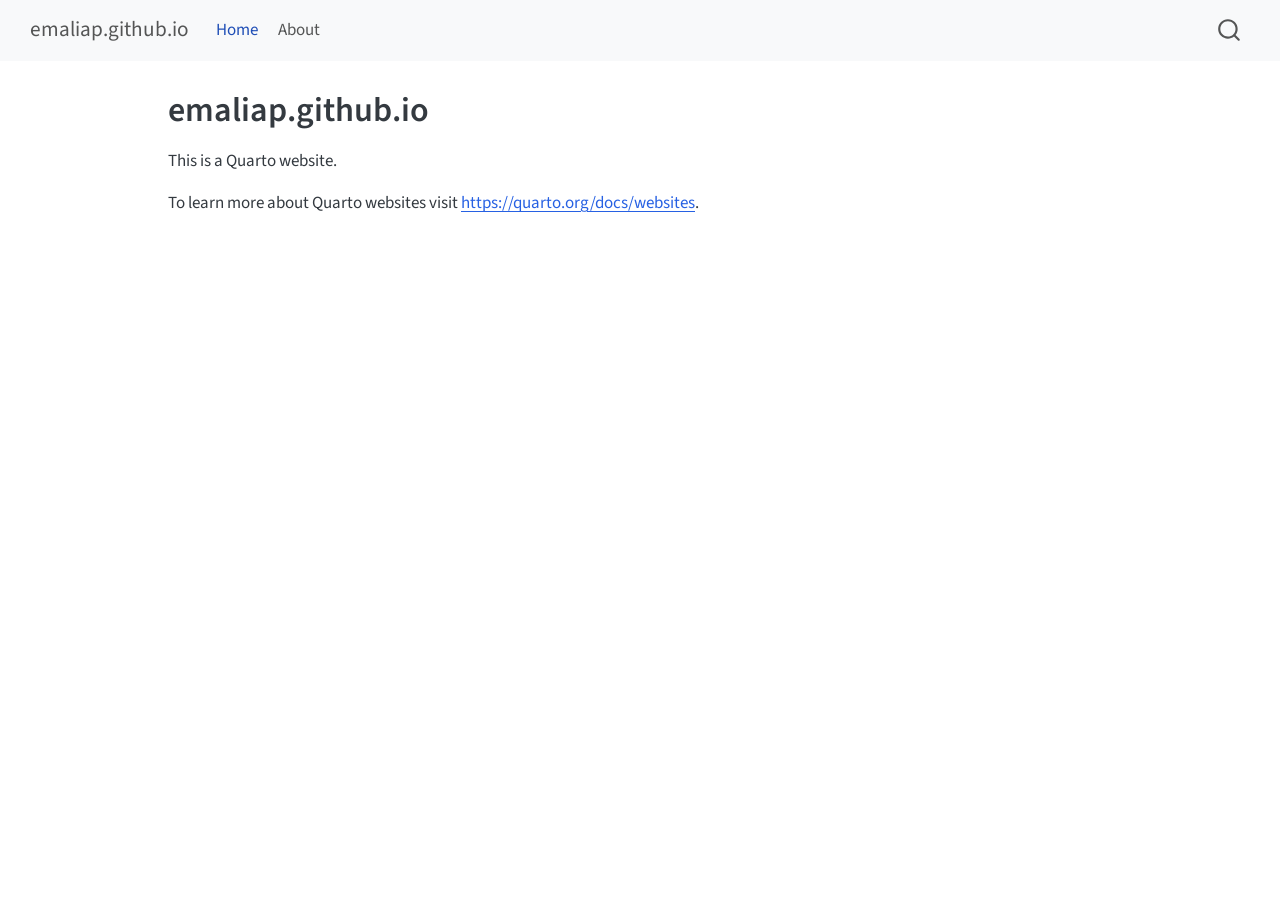
==== docs/index.html @ f2ac667c "Add initial website files" ====
<!DOCTYPE html>
<html xmlns="http://www.w3.org/1999/xhtml" lang="en" xml:lang="en"><head>

<meta charset="utf-8">
<meta name="generator" content="quarto-1.10.18">

<meta name="viewport" content="width=device-width, initial-scale=1.0, user-scalable=yes">


<title>emaliap.github.io</title>
<style>
/* Default styles provided by pandoc.
** See https://pandoc.org/MANUAL.html#variables-for-html for config info.
*/
span.smallcaps{font-variant: small-caps;}
div.columns{display: flex; gap: 1.5em;}
div.column{flex: auto;}
@media screen {
div.columns{gap: min(4vw, 1.5em);}
div.column{overflow-x: auto;}
}
div.hanging-indent{margin-left: 1.5em; text-indent: -1.5em;}
ul.task-list{list-style: none;}
ul.task-list li input[type="checkbox"] {
  width: 0.8em;
  margin: 0 0.8em 0.2em -1em; /* quarto-specific, see https://github.com/quarto-dev/quarto-cli/issues/4556 */ 
  vertical-align: middle;
}
</style>


<script src="site_libs/quarto-nav/quarto-nav.js"></script>
<script src="site_libs/quarto-nav/headroom.min.js"></script>
<script src="site_libs/clipboard/clipboard.min.js"></script>
<script src="site_libs/quarto-search/autocomplete.umd.js"></script>
<script src="site_libs/quarto-search/fuse.min.js"></script>
<script src="site_libs/quarto-search/quarto-search.js"></script>
<meta name="quarto:offset" content="./">
<script src="site_libs/quarto-html/quarto.js" type="module"></script>
<script src="site_libs/quarto-html/tabsets/tabsets.js" type="module"></script>
<script src="site_libs/quarto-html/popper.min.js"></script>
<script src="site_libs/quarto-html/tippy.umd.min.js"></script>
<script src="site_libs/quarto-html/anchor.min.js"></script>
<link href="site_libs/quarto-html/tippy.css" rel="stylesheet">
<link href="site_libs/quarto-html/quarto-syntax-highlighting-64a204ab8560d761af7679ceaba22944.css" rel="stylesheet" id="quarto-text-highlighting-styles">
<script src="site_libs/bootstrap/bootstrap.min.js"></script>
<link href="site_libs/bootstrap/bootstrap-icons.css" rel="stylesheet">
<link href="site_libs/bootstrap/bootstrap-445b8638c3d06994fee0907d791121c4.min.css" rel="stylesheet" append-hash="true" id="quarto-bootstrap" data-mode="light">
<script id="quarto-search-options" type="application/json">{
  "location": "navbar",
  "copy-button": false,
  "collapse-after": 3,
  "panel-placement": "end",
  "type": "overlay",
  "limit": 50,
  "keyboard-shortcut": [
    "f",
    "/",
    "s"
  ],
  "show-item-context": false,
  "language": {
    "search-no-results-text": "No results",
    "search-matching-documents-text": "matching documents",
    "search-copy-link-title": "Copy link to search",
    "search-hide-matches-text": "Hide additional matches",
    "search-more-match-text": "more match in this document",
    "search-more-matches-text": "more matches in this document",
    "search-clear-button-title": "Clear",
    "search-text-placeholder": "",
    "search-detached-cancel-button-title": "Cancel",
    "search-submit-button-title": "Submit",
    "search-label": "Search"
  }
}</script>


<link rel="stylesheet" href="styles.css">
</head>

<body class="nav-fixed quarto-light">

<div id="quarto-search-results"></div>
  <header id="quarto-header" class="headroom fixed-top">
    <nav class="navbar navbar-expand-lg " data-bs-theme="dark">
      <div class="navbar-container container-fluid">
      <div class="navbar-brand-container mx-auto">
    <a class="navbar-brand" href="./index.html">
    <span class="navbar-title">emaliap.github.io</span>
    </a>
  </div>
            <div id="quarto-search" class="" title="Search"></div>
          <button class="navbar-toggler" type="button" data-bs-toggle="collapse" data-bs-target="#navbarCollapse" aria-controls="navbarCollapse" role="menu" aria-expanded="false" aria-label="Toggle navigation" onclick="if (window.quartoToggleHeadroom) { window.quartoToggleHeadroom(); }">
  <span class="navbar-toggler-icon"></span>
</button>
          <div class="collapse navbar-collapse" id="navbarCollapse">
            <ul class="navbar-nav navbar-nav-scroll me-auto">
  <li class="nav-item">
    <a class="nav-link active" href="./index.html" aria-current="page"> 
<span class="menu-text">Home</span></a>
  </li>  
  <li class="nav-item">
    <a class="nav-link" href="./about.html"> 
<span class="menu-text">About</span></a>
  </li>  
</ul>
          </div> <!-- /navcollapse -->
            <div class="quarto-navbar-tools">
</div>
      </div> <!-- /container-fluid -->
    </nav>
</header>
<!-- content -->
<div id="quarto-content" class="quarto-container page-columns page-rows-contents page-layout-article page-navbar">
<!-- sidebar -->
<!-- margin-sidebar -->
    <div id="quarto-margin-sidebar" class="sidebar margin-sidebar zindex-bottom">
        
    </div>
<!-- main -->
<main class="content" id="quarto-document-content">

<header id="title-block-header" class="quarto-title-block default">
<div class="quarto-title">
<h1 class="title">emaliap.github.io</h1>
</div>



<div class="quarto-title-meta">

    
  
    
  </div>
  


</header>


<p>This is a Quarto website.</p>
<p>To learn more about Quarto websites visit <a href="https://quarto.org/docs/websites" class="uri">https://quarto.org/docs/websites</a>.</p>



</main> <!-- /main -->
<script id="quarto-html-after-body" type="application/javascript">
  window.document.addEventListener("DOMContentLoaded", function (event) {
    const icon = "";
    const anchorJS = new window.AnchorJS();
    anchorJS.options = {
      placement: 'right',
      icon: icon
    };
    anchorJS.add('.anchored');
    const isCodeAnnotation = (el) => {
      for (const clz of el.classList) {
        if (clz.startsWith('code-annotation-')) {                     
          return true;
        }
      }
      return false;
    }
    const onCopySuccess = function(e) {
      // button target
      const button = e.trigger;
      // don't keep focus
      button.blur();
      // flash "checked"
      button.classList.add('code-copy-button-checked');
      var currentTitle = button.getAttribute("title");
      button.setAttribute("title", "Copied!");
      let tooltip;
      if (window.bootstrap) {
        button.setAttribute("data-bs-toggle", "tooltip");
        button.setAttribute("data-bs-placement", "left");
        button.setAttribute("data-bs-title", "Copied!");
        tooltip = new bootstrap.Tooltip(button, 
          { trigger: "manual", 
            customClass: "code-copy-button-tooltip",
            offset: [0, -8]});
        tooltip.show();    
      }
      setTimeout(function() {
        if (tooltip) {
          tooltip.hide();
          button.removeAttribute("data-bs-title");
          button.removeAttribute("data-bs-toggle");
          button.removeAttribute("data-bs-placement");
        }
        button.setAttribute("title", currentTitle);
        button.classList.remove('code-copy-button-checked');
      }, 1000);
      // clear code selection
      e.clearSelection();
    }
    const getTextToCopy = function(trigger) {
      const outerScaffold = trigger.parentElement.cloneNode(true);
      const codeEl = outerScaffold.querySelector('code');
      for (const childEl of codeEl.children) {
        if (isCodeAnnotation(childEl)) {
          childEl.remove();
        }
      }
      return codeEl.innerText;
    }
    const clipboard = new window.ClipboardJS('.code-copy-button:not([data-in-quarto-modal])', {
      text: getTextToCopy
    });
    clipboard.on('success', onCopySuccess);
    if (window.document.getElementById('quarto-embedded-source-code-modal')) {
      const clipboardModal = new window.ClipboardJS('.code-copy-button[data-in-quarto-modal]', {
        text: getTextToCopy,
        container: window.document.getElementById('quarto-embedded-source-code-modal')
      });
      clipboardModal.on('success', onCopySuccess);
    }
      var localhostRegex = new RegExp(/^(?:http|https):\/\/localhost\:?[0-9]*\//);
      var mailtoRegex = new RegExp(/^mailto:/);
        var filterRegex = new RegExp('/' + window.location.host + '/');
      var isInternal = (href) => {
          return filterRegex.test(href) || localhostRegex.test(href) || mailtoRegex.test(href);
      }
      // Inspect non-navigation links and adorn them if external
     var links = window.document.querySelectorAll('a[href]:not(.nav-link):not(.navbar-brand):not(.toc-action):not(.sidebar-link):not(.sidebar-item-toggle):not(.pagination-link):not(.no-external):not([aria-hidden]):not(.dropdown-item):not(.quarto-navigation-tool):not(.about-link)');
      for (var i=0; i<links.length; i++) {
        const link = links[i];
        if (!isInternal(link.href)) {
          // undo the damage that might have been done by quarto-nav.js in the case of
          // links that we want to consider external
          if (link.dataset.originalHref !== undefined) {
            link.href = link.dataset.originalHref;
          }
        }
      }
    function tippyHover(el, contentFn, onTriggerFn, onUntriggerFn) {
      const config = {
        allowHTML: true,
        maxWidth: 500,
        delay: 100,
        arrow: false,
        appendTo: function(el) {
            return el.parentElement;
        },
        interactive: true,
        interactiveBorder: 10,
        theme: 'quarto',
        placement: 'bottom-start',
      };
      if (contentFn) {
        config.content = contentFn;
      }
      if (onTriggerFn) {
        config.onTrigger = onTriggerFn;
      }
      if (onUntriggerFn) {
        config.onUntrigger = onUntriggerFn;
      }
      window.tippy(el, config); 
    }
    const noterefs = window.document.querySelectorAll('a[role="doc-noteref"]');
    for (var i=0; i<noterefs.length; i++) {
      const ref = noterefs[i];
      tippyHover(ref, function() {
        // use id or data attribute instead here
        let href = ref.getAttribute('data-footnote-href') || ref.getAttribute('href');
        try { href = new URL(href).hash; } catch {}
        const id = href.replace(/^#\/?/, "");
        const note = window.document.getElementById(id);
        if (note) {
          return note.innerHTML;
        } else {
          return "";
        }
      });
    }
    const xrefs = window.document.querySelectorAll('a.quarto-xref');
    const processXRef = (id, note) => {
      // Strip column container classes
      const stripColumnClz = (el) => {
        el.classList.remove("page-full", "page-columns");
        if (el.children) {
          for (const child of el.children) {
            stripColumnClz(child);
          }
        }
      }
      stripColumnClz(note)
      if (id === null || id.startsWith('sec-')) {
        // Special case sections, only their first couple elements
        const container = document.createElement("div");
        if (note.children && note.children.length > 2) {
          container.appendChild(note.children[0].cloneNode(true));
          for (let i = 1; i < note.children.length; i++) {
            const child = note.children[i];
            if (child.tagName === "P" && child.innerText === "") {
              continue;
            } else {
              container.appendChild(child.cloneNode(true));
              break;
            }
          }
          if (window.Quarto?.typesetMath) {
            window.Quarto.typesetMath(container);
          }
          return container.innerHTML
        } else {
          if (window.Quarto?.typesetMath) {
            window.Quarto.typesetMath(note);
          }
          return note.innerHTML;
        }
      } else {
        // Remove any anchor links if they are present
        const anchorLink = note.querySelector('a.anchorjs-link');
        if (anchorLink) {
          anchorLink.remove();
        }
        if (window.Quarto?.typesetMath) {
          window.Quarto.typesetMath(note);
        }
        if (note.classList.contains("callout")) {
          return note.outerHTML;
        } else {
          return note.innerHTML;
        }
      }
    }
    for (var i=0; i<xrefs.length; i++) {
      const xref = xrefs[i];
      tippyHover(xref, undefined, function(instance) {
        instance.disable();
        let url = xref.getAttribute('href');
        let hash = undefined; 
        if (url.startsWith('#')) {
          hash = url;
        } else {
          try { hash = new URL(url).hash; } catch {}
        }
        if (hash) {
          const id = hash.replace(/^#\/?/, "");
          const note = window.document.getElementById(id);
          if (note !== null) {
            try {
              const html = processXRef(id, note.cloneNode(true));
              instance.setContent(html);
            } finally {
              instance.enable();
              instance.show();
            }
          } else {
            // See if we can fetch this
            fetch(url.split('#')[0])
            .then(res => res.text())
            .then(html => {
              const parser = new DOMParser();
              const htmlDoc = parser.parseFromString(html, "text/html");
              const note = htmlDoc.getElementById(id);
              if (note !== null) {
                const html = processXRef(id, note);
                instance.setContent(html);
              } 
            }).finally(() => {
              instance.enable();
              instance.show();
            });
          }
        } else {
          // See if we can fetch a full url (with no hash to target)
          // This is a special case and we should probably do some content thinning / targeting
          fetch(url)
          .then(res => res.text())
          .then(html => {
            const parser = new DOMParser();
            const htmlDoc = parser.parseFromString(html, "text/html");
            const note = htmlDoc.querySelector('main.content');
            if (note !== null) {
              // This should only happen for chapter cross references
              // (since there is no id in the URL)
              // remove the first header
              if (note.children.length > 0 && note.children[0].tagName === "HEADER") {
                note.children[0].remove();
              }
              const html = processXRef(null, note);
              instance.setContent(html);
            } 
          }).finally(() => {
            instance.enable();
            instance.show();
          });
        }
      }, function(instance) {
      });
    }
        let selectedAnnoteEl;
        const selectorForAnnotation = ( cell, annotation) => {
          let cellAttr = 'data-code-cell="' + cell + '"';
          let lineAttr = 'data-code-annotation="' +  annotation + '"';
          const selector = 'span[' + cellAttr + '][' + lineAttr + ']';
          return selector;
        }
        const selectCodeLines = (annoteEl) => {
          const doc = window.document;
          const targetCell = annoteEl.getAttribute("data-target-cell");
          const targetAnnotation = annoteEl.getAttribute("data-target-annotation");
          const annoteSpan = window.document.querySelector(selectorForAnnotation(targetCell, targetAnnotation));
          const lines = annoteSpan.getAttribute("data-code-lines").split(",");
          const lineIds = lines.map((line) => {
            return targetCell + "-" + line;
          })
          let top = null;
          let height = null;
          let parent = null;
          if (lineIds.length > 0) {
              //compute the position of the single el (top and bottom and make a div)
              const el = window.document.getElementById(lineIds[0]);
              top = el.offsetTop;
              height = el.offsetHeight;
              parent = el.parentElement.parentElement;
            if (lineIds.length > 1) {
              const lastEl = window.document.getElementById(lineIds[lineIds.length - 1]);
              const bottom = lastEl.offsetTop + lastEl.offsetHeight;
              height = bottom - top;
            }
            if (top !== null && height !== null && parent !== null) {
              // cook up a div (if necessary) and position it 
              let div = window.document.getElementById("code-annotation-line-highlight");
              if (div === null) {
                div = window.document.createElement("div");
                div.setAttribute("id", "code-annotation-line-highlight");
                div.style.position = 'absolute';
                parent.appendChild(div);
              }
              div.style.top = top - 2 + "px";
              div.style.height = height + 4 + "px";
              div.style.left = 0;
              let gutterDiv = window.document.getElementById("code-annotation-line-highlight-gutter");
              if (gutterDiv === null) {
                gutterDiv = window.document.createElement("div");
                gutterDiv.setAttribute("id", "code-annotation-line-highlight-gutter");
                gutterDiv.style.position = 'absolute';
                const codeCell = window.document.getElementById(targetCell);
                const gutter = codeCell.querySelector('.code-annotation-gutter');
                gutter.appendChild(gutterDiv);
              }
              gutterDiv.style.top = top - 2 + "px";
              gutterDiv.style.height = height + 4 + "px";
            }
            selectedAnnoteEl = annoteEl;
          }
        };
        const unselectCodeLines = () => {
          const elementsIds = ["code-annotation-line-highlight", "code-annotation-line-highlight-gutter"];
          elementsIds.forEach((elId) => {
            const div = window.document.getElementById(elId);
            if (div) {
              div.remove();
            }
          });
          selectedAnnoteEl = undefined;
        };
          // Handle positioning of the toggle
      window.addEventListener(
        "resize",
        throttle(() => {
          elRect = undefined;
          if (selectedAnnoteEl) {
            selectCodeLines(selectedAnnoteEl);
          }
        }, 10)
      );
      function throttle(fn, ms) {
      let throttle = false;
      let timer;
        return (...args) => {
          if(!throttle) { // first call gets through
              fn.apply(this, args);
              throttle = true;
          } else { // all the others get throttled
              if(timer) clearTimeout(timer); // cancel #2
              timer = setTimeout(() => {
                fn.apply(this, args);
                timer = throttle = false;
              }, ms);
          }
        };
      }
        // Attach click handler to the DT
        const annoteDls = window.document.querySelectorAll('dt[data-target-cell]');
        for (const annoteDlNode of annoteDls) {
          annoteDlNode.addEventListener('click', (event) => {
            const clickedEl = event.target;
            if (clickedEl !== selectedAnnoteEl) {
              unselectCodeLines();
              const activeEl = window.document.querySelector('dt[data-target-cell].code-annotation-active');
              if (activeEl) {
                activeEl.classList.remove('code-annotation-active');
              }
              selectCodeLines(clickedEl);
              clickedEl.classList.add('code-annotation-active');
            } else {
              // Unselect the line
              unselectCodeLines();
              clickedEl.classList.remove('code-annotation-active');
            }
          });
        }
    const findCites = (el) => {
      const parentEl = el.parentElement;
      if (parentEl) {
        const cites = parentEl.dataset.cites;
        if (cites) {
          return {
            el,
            cites: cites.split(' ')
          };
        } else {
          return findCites(el.parentElement)
        }
      } else {
        return undefined;
      }
    };
    var bibliorefs = window.document.querySelectorAll('a[role="doc-biblioref"]');
    for (var i=0; i<bibliorefs.length; i++) {
      const ref = bibliorefs[i];
      const citeInfo = findCites(ref);
      if (citeInfo) {
        tippyHover(citeInfo.el, function() {
          var popup = window.document.createElement('div');
          citeInfo.cites.forEach(function(cite) {
            var citeDiv = window.document.createElement('div');
            citeDiv.classList.add('hanging-indent');
            citeDiv.classList.add('csl-entry');
            var biblioDiv = window.document.getElementById('ref-' + cite);
            if (biblioDiv) {
              citeDiv.innerHTML = biblioDiv.innerHTML;
            }
            popup.appendChild(citeDiv);
          });
          return popup.innerHTML;
        });
      }
    }
  });
  </script>
</div> <!-- /content -->




</body></html>
---- docs/site_libs/quarto-html/tippy.css ----
.tippy-box[data-animation=fade][data-state=hidden]{opacity:0}[data-tippy-root]{max-width:calc(100vw - 10px)}.tippy-box{position:relative;background-color:#333;color:#fff;border-radius:4px;font-size:14px;line-height:1.4;white-space:normal;outline:0;transition-property:transform,visibility,opacity}.tippy-box[data-placement^=top]>.tippy-arrow{bottom:0}.tippy-box[data-placement^=top]>.tippy-arrow:before{bottom:-7px;left:0;border-width:8px 8px 0;border-top-color:initial;transform-origin:center top}.tippy-box[data-placement^=bottom]>.tippy-arrow{top:0}.tippy-box[data-placement^=bottom]>.tippy-arrow:before{top:-7px;left:0;border-width:0 8px 8px;border-bottom-color:initial;transform-origin:center bottom}.tippy-box[data-placement^=left]>.tippy-arrow{right:0}.tippy-box[data-placement^=left]>.tippy-arrow:before{border-width:8px 0 8px 8px;border-left-color:initial;right:-7px;transform-origin:center left}.tippy-box[data-placement^=right]>.tippy-arrow{left:0}.tippy-box[data-placement^=right]>.tippy-arrow:before{left:-7px;border-width:8px 8px 8px 0;border-right-color:initial;transform-origin:center right}.tippy-box[data-inertia][data-state=visible]{transition-timing-function:cubic-bezier(.54,1.5,.38,1.11)}.tippy-arrow{width:16px;height:16px;color:#333}.tippy-arrow:before{content:"";position:absolute;border-color:transparent;border-style:solid}.tippy-content{position:relative;padding:5px 9px;z-index:1}
---- docs/site_libs/quarto-html/quarto-syntax-highlighting-64a204ab8560d761af7679ceaba22944.css ----
/* quarto syntax highlight colors */
:root {
  --quarto-hl-ot-color: #003B4F;
  --quarto-hl-at-color: #657422;
  --quarto-hl-ss-color: #20794D;
  --quarto-hl-an-color: #5E5E5E;
  --quarto-hl-fu-color: #4758AB;
  --quarto-hl-st-color: #20794D;
  --quarto-hl-cf-color: #003B4F;
  --quarto-hl-op-color: #5E5E5E;
  --quarto-hl-er-color: #AD0000;
  --quarto-hl-bn-color: #AD0000;
  --quarto-hl-al-color: #AD0000;
  --quarto-hl-va-color: #111111;
  --quarto-hl-bu-color: inherit;
  --quarto-hl-ex-color: inherit;
  --quarto-hl-pp-color: #AD0000;
  --quarto-hl-in-color: #5E5E5E;
  --quarto-hl-vs-color: #20794D;
  --quarto-hl-wa-color: #5E5E5E;
  --quarto-hl-do-color: #5E5E5E;
  --quarto-hl-im-color: #00769E;
  --quarto-hl-ch-color: #20794D;
  --quarto-hl-dt-color: #AD0000;
  --quarto-hl-fl-color: #AD0000;
  --quarto-hl-co-color: #5E5E5E;
  --quarto-hl-cv-color: #5E5E5E;
  --quarto-hl-cn-color: #8f5902;
  --quarto-hl-sc-color: #5E5E5E;
  --quarto-hl-dv-color: #AD0000;
  --quarto-hl-kw-color: #003B4F;
}

/* other quarto variables */
:root {
  --quarto-font-monospace: SFMono-Regular, Menlo, Monaco, Consolas, "Liberation Mono", "Courier New", monospace;
}

/* syntax highlight based on Pandoc's rules */
pre > code.sourceCode > span {
  color: #003B4F;
}

code.sourceCode > span {
  color: #003B4F;
}

div.sourceCode,
div.sourceCode pre.sourceCode {
  color: #003B4F;
}

/* Normal */
code span {
  color: #003B4F;
}

/* Alert */
code span.al {
  color: #AD0000;
  font-style: inherit;
}

/* Annotation */
code span.an {
  color: #5E5E5E;
  font-style: inherit;
}

/* Attribute */
code span.at {
  color: #657422;
  font-style: inherit;
}

/* BaseN */
code span.bn {
  color: #AD0000;
  font-style: inherit;
}

/* BuiltIn */
code span.bu {
  font-style: inherit;
}

/* ControlFlow */
code span.cf {
  color: #003B4F;
  font-weight: bold;
  font-style: inherit;
}

/* Char */
code span.ch {
  color: #20794D;
  font-style: inherit;
}

/* Constant */
code span.cn {
  color: #8f5902;
  font-style: inherit;
}

/* Comment */
code span.co {
  color: #5E5E5E;
  font-style: inherit;
}

/* CommentVar */
code span.cv {
  color: #5E5E5E;
  font-style: italic;
}

/* Documentation */
code span.do {
  color: #5E5E5E;
  font-style: italic;
}

/* DataType */
code span.dt {
  color: #AD0000;
  font-style: inherit;
}

/* DecVal */
code span.dv {
  color: #AD0000;
  font-style: inherit;
}

/* Error */
code span.er {
  color: #AD0000;
  font-style: inherit;
}

/* Extension */
code span.ex {
  font-style: inherit;
}

/* Float */
code span.fl {
  color: #AD0000;
  font-style: inherit;
}

/* Function */
code span.fu {
  color: #4758AB;
  font-style: inherit;
}

/* Import */
code span.im {
  color: #00769E;
  font-style: inherit;
}

/* Information */
code span.in {
  color: #5E5E5E;
  font-style: inherit;
}

/* Keyword */
code span.kw {
  color: #003B4F;
  font-weight: bold;
  font-style: inherit;
}

/* Operator */
code span.op {
  color: #5E5E5E;
  font-style: inherit;
}

/* Other */
code span.ot {
  color: #003B4F;
  font-style: inherit;
}

/* Preprocessor */
code span.pp {
  color: #AD0000;
  font-style: inherit;
}

/* SpecialChar */
code span.sc {
  color: #5E5E5E;
  font-style: inherit;
}

/* SpecialString */
code span.ss {
  color: #20794D;
  font-style: inherit;
}

/* String */
code span.st {
  color: #20794D;
  font-style: inherit;
}

/* Variable */
code span.va {
  color: #111111;
  font-style: inherit;
}

/* VerbatimString */
code span.vs {
  color: #20794D;
  font-style: inherit;
}

/* Warning */
code span.wa {
  color: #5E5E5E;
  font-style: italic;
}

.prevent-inlining {
  content: "</";
}

/*# sourceMappingURL=9d8d5bb603a83b8298b89080a598c93b.css.map */
---- docs/styles.css ----
/* css styles */
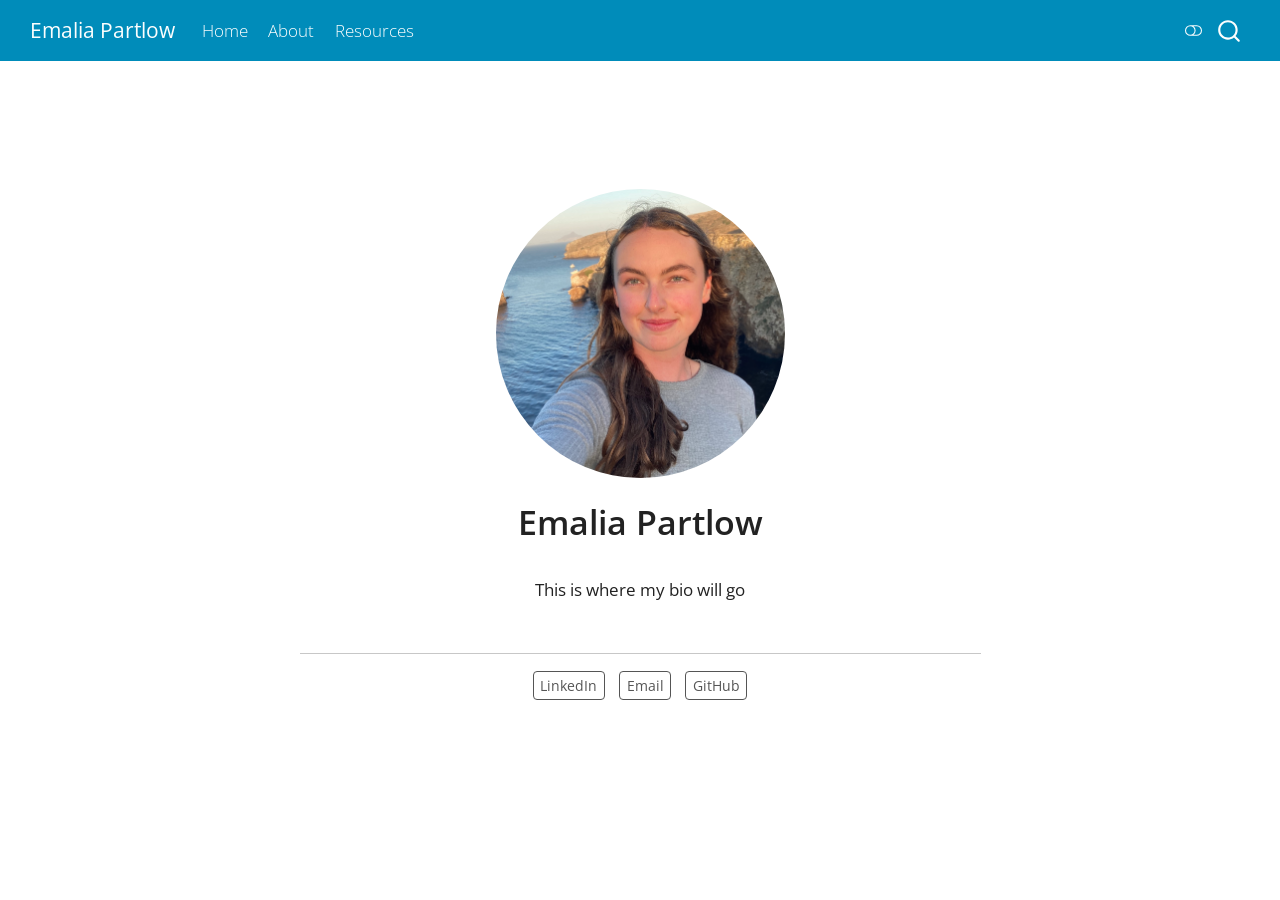
==== commit 4f467c09: "Trying to fix bug" ====
--- a/docs/index.html
+++ b/docs/index.html
@@ -7,7 +7,7 @@
 <meta name="viewport" content="width=device-width, initial-scale=1.0, user-scalable=yes">
 
 
-<title>emaliap.github.io</title>
+<title>Emalia Partlow</title>
 <style>
 /* Default styles provided by pandoc.
 ** See https://pandoc.org/MANUAL.html#variables-for-html for config info.
@@ -40,12 +40,15 @@
 <script src="site_libs/quarto-html/tabsets/tabsets.js" type="module"></script>
 <script src="site_libs/quarto-html/popper.min.js"></script>
 <script src="site_libs/quarto-html/tippy.umd.min.js"></script>
-<script src="site_libs/quarto-html/anchor.min.js"></script>
 <link href="site_libs/quarto-html/tippy.css" rel="stylesheet">
-<link href="site_libs/quarto-html/quarto-syntax-highlighting-64a204ab8560d761af7679ceaba22944.css" rel="stylesheet" id="quarto-text-highlighting-styles">
+<link href="site_libs/quarto-html/quarto-syntax-highlighting-64a204ab8560d761af7679ceaba22944.css" rel="stylesheet" class="quarto-color-scheme" id="quarto-text-highlighting-styles">
+<link href="site_libs/quarto-html/quarto-syntax-highlighting-dark-b85bc7c33db8c58e0ec93c3465666fed.css" rel="stylesheet" class="quarto-color-scheme quarto-color-alternate" id="quarto-text-highlighting-styles">
+<link href="site_libs/quarto-html/quarto-syntax-highlighting-64a204ab8560d761af7679ceaba22944.css" rel="stylesheet" class="quarto-color-scheme-extra" id="quarto-text-highlighting-styles">
 <script src="site_libs/bootstrap/bootstrap.min.js"></script>
 <link href="site_libs/bootstrap/bootstrap-icons.css" rel="stylesheet">
-<link href="site_libs/bootstrap/bootstrap-445b8638c3d06994fee0907d791121c4.min.css" rel="stylesheet" append-hash="true" id="quarto-bootstrap" data-mode="light">
+<link href="site_libs/bootstrap/bootstrap-0d542d71a745ea6cacbc55c246e4d6ae.min.css" rel="stylesheet" append-hash="true" class="quarto-color-scheme" id="quarto-bootstrap" data-mode="light">
+<link href="site_libs/bootstrap/bootstrap-dark-96f880facfb47fdc72767fb43baf3cf7.min.css" rel="stylesheet" append-hash="true" class="quarto-color-scheme quarto-color-alternate" id="quarto-bootstrap" data-mode="dark">
+<link href="site_libs/bootstrap/bootstrap-0d542d71a745ea6cacbc55c246e4d6ae.min.css" rel="stylesheet" append-hash="true" class="quarto-color-scheme-extra" id="quarto-bootstrap" data-mode="light">
 <script id="quarto-search-options" type="application/json">{
   "location": "navbar",
   "copy-button": false,
@@ -78,7 +81,169 @@
 <link rel="stylesheet" href="styles.css">
 </head>
 
-<body class="nav-fixed quarto-light">
+<body class="nav-fixed quarto-light"><script id="quarto-html-before-body" type="application/javascript">
+    const toggleBodyColorMode = (bsSheetEl) => {
+      const mode = bsSheetEl.getAttribute("data-mode");
+      const bodyEl = window.document.querySelector("body");
+      if (mode === "dark") {
+        bodyEl.classList.add("quarto-dark");
+        bodyEl.classList.remove("quarto-light");
+      } else {
+        bodyEl.classList.add("quarto-light");
+        bodyEl.classList.remove("quarto-dark");
+      }
+    }
+    const toggleBodyColorPrimary = () => {
+      const bsSheetEl = window.document.querySelector("link#quarto-bootstrap:not([rel=disabled-stylesheet])");
+      if (bsSheetEl) {
+        toggleBodyColorMode(bsSheetEl);
+      }
+    }
+    const setColorSchemeToggle = (alternate) => {
+      const toggles = window.document.querySelectorAll('.quarto-color-scheme-toggle');
+      for (let i=0; i < toggles.length; i++) {
+        const toggle = toggles[i];
+        if (toggle) {
+          if (alternate) {
+            toggle.classList.add("alternate");
+          } else {
+            toggle.classList.remove("alternate");
+          }
+        }
+      }
+    };
+    const toggleColorMode = (alternate) => {
+      // Switch the stylesheets
+      const primaryStylesheets = window.document.querySelectorAll('link.quarto-color-scheme:not(.quarto-color-alternate)');
+      const alternateStylesheets = window.document.querySelectorAll('link.quarto-color-scheme.quarto-color-alternate');
+      manageTransitions('#quarto-margin-sidebar .nav-link', false);
+      if (alternate) {
+        // note: dark is layered on light, we don't disable primary!
+        enableStylesheet(alternateStylesheets);
+        for (const sheetNode of alternateStylesheets) {
+          if (sheetNode.id === "quarto-bootstrap") {
+            toggleBodyColorMode(sheetNode);
+          }
+        }
+      } else {
+        disableStylesheet(alternateStylesheets);
+        enableStylesheet(primaryStylesheets)
+        toggleBodyColorPrimary();
+      }
+      manageTransitions('#quarto-margin-sidebar .nav-link', true);
+      // Switch the toggles
+      setColorSchemeToggle(alternate)
+      // Hack to workaround the fact that safari doesn't
+      // properly recolor the scrollbar when toggling (#1455)
+      if (navigator.userAgent.indexOf('Safari') > 0 && navigator.userAgent.indexOf('Chrome') == -1) {
+        manageTransitions("body", false);
+        window.scrollTo(0, 1);
+        setTimeout(() => {
+          window.scrollTo(0, 0);
+          manageTransitions("body", true);
+        }, 40);
+      }
+    }
+    const disableStylesheet = (stylesheets) => {
+      for (let i=0; i < stylesheets.length; i++) {
+        const stylesheet = stylesheets[i];
+        stylesheet.rel = 'disabled-stylesheet';
+      }
+    }
+    const enableStylesheet = (stylesheets) => {
+      for (let i=0; i < stylesheets.length; i++) {
+        const stylesheet = stylesheets[i];
+        if(stylesheet.rel !== 'stylesheet') { // for Chrome, which will still FOUC without this check
+          stylesheet.rel = 'stylesheet';
+        }
+      }
+    }
+    const manageTransitions = (selector, allowTransitions) => {
+      const els = window.document.querySelectorAll(selector);
+      for (let i=0; i < els.length; i++) {
+        const el = els[i];
+        if (allowTransitions) {
+          el.classList.remove('notransition');
+        } else {
+          el.classList.add('notransition');
+        }
+      }
+    }
+    const isFileUrl = () => {
+      return window.location.protocol === 'file:';
+    }
+    const hasAlternateSentinel = () => {
+      let styleSentinel = getColorSchemeSentinel();
+      if (styleSentinel !== null) {
+        return styleSentinel === "alternate";
+      } else {
+        return false;
+      }
+    }
+    const setStyleSentinel = (alternate) => {
+      const value = alternate ? "alternate" : "default";
+      if (!isFileUrl()) {
+        window.localStorage.setItem("quarto-color-scheme", value);
+      } else {
+        localAlternateSentinel = value;
+      }
+    }
+    const getColorSchemeSentinel = () => {
+      if (!isFileUrl()) {
+        const storageValue = window.localStorage.getItem("quarto-color-scheme");
+        return storageValue != null ? storageValue : localAlternateSentinel;
+      } else {
+        return localAlternateSentinel;
+      }
+    }
+    const toggleGiscusIfUsed = (isAlternate, darkModeDefault) => {
+      const baseTheme = document.querySelector('#giscus-base-theme')?.value ?? 'light';
+      const alternateTheme = document.querySelector('#giscus-alt-theme')?.value ?? 'dark';
+      let newTheme = '';
+      if(authorPrefersDark) {
+        newTheme = isAlternate ? baseTheme : alternateTheme;
+      } else {
+        newTheme = isAlternate ? alternateTheme : baseTheme;
+      }
+      const changeGiscusTheme = () => {
+        // From: https://github.com/giscus/giscus/issues/336
+        const sendMessage = (message) => {
+          const iframe = document.querySelector('iframe.giscus-frame');
+          if (!iframe) return;
+          iframe.contentWindow.postMessage({ giscus: message }, 'https://giscus.app');
+        }
+        sendMessage({
+          setConfig: {
+            theme: newTheme
+          }
+        });
+      }
+      const isGiscussLoaded = window.document.querySelector('iframe.giscus-frame') !== null;
+      if (isGiscussLoaded) {
+        changeGiscusTheme();
+      }
+    };
+    const authorPrefersDark = false;
+    const darkModeDefault = authorPrefersDark;
+      document.querySelector('link#quarto-text-highlighting-styles.quarto-color-scheme-extra').rel = 'disabled-stylesheet';
+      document.querySelector('link#quarto-bootstrap.quarto-color-scheme-extra').rel = 'disabled-stylesheet';
+    let localAlternateSentinel = darkModeDefault ? 'alternate' : 'default';
+    // Dark / light mode switch
+    window.quartoToggleColorScheme = () => {
+      // Read the current dark / light value
+      let toAlternate = !hasAlternateSentinel();
+      toggleColorMode(toAlternate);
+      setStyleSentinel(toAlternate);
+      toggleGiscusIfUsed(toAlternate, darkModeDefault);
+      window.dispatchEvent(new Event('resize'));
+    };
+    // Switch to dark mode if need be
+    if (hasAlternateSentinel()) {
+      toggleColorMode(true);
+    } else {
+      toggleColorMode(false);
+    }
+  </script>
 
 <div id="quarto-search-results"></div>
   <header id="quarto-header" class="headroom fixed-top">
@@ -86,7 +251,7 @@
       <div class="navbar-container container-fluid">
       <div class="navbar-brand-container mx-auto">
     <a class="navbar-brand" href="./index.html">
-    <span class="navbar-title">emaliap.github.io</span>
+    <span class="navbar-title">Emalia Partlow</span>
     </a>
   </div>
             <div id="quarto-search" class="" title="Search"></div>
@@ -103,57 +268,68 @@
     <a class="nav-link" href="./about.html"> 
 <span class="menu-text">About</span></a>
   </li>  
+  <li class="nav-item">
+    <a class="nav-link" href="./resources.html"> 
+<span class="menu-text">Resources</span></a>
+  </li>  
 </ul>
           </div> <!-- /navcollapse -->
             <div class="quarto-navbar-tools">
+  <a href="" class="quarto-color-scheme-toggle quarto-navigation-tool  px-1" onclick="window.quartoToggleColorScheme(); return false;" title="Toggle dark mode"><i class="bi"></i></a>
 </div>
       </div> <!-- /container-fluid -->
     </nav>
 </header>
 <!-- content -->
-<div id="quarto-content" class="quarto-container page-columns page-rows-contents page-layout-article page-navbar">
+<div id="quarto-content" class="quarto-container page-columns page-rows-contents page-layout-full page-navbar">
 <!-- sidebar -->
 <!-- margin-sidebar -->
-    <div id="quarto-margin-sidebar" class="sidebar margin-sidebar zindex-bottom">
-        
-    </div>
+    
 <!-- main -->
-<main class="content" id="quarto-document-content">
-
-<header id="title-block-header" class="quarto-title-block default">
+<div class="quarto-about-jolla column-page">
+  <img src="images/profile.jpg" class="about-image
+  round " style="height: 17em; width: 17em;">
+ <header id="title-block-header" class="quarto-title-block default">
 <div class="quarto-title">
-<h1 class="title">emaliap.github.io</h1>
+<h1 class="title">Emalia Partlow</h1>
 </div>
-
-
-
-<div class="quarto-title-meta">
-
-    
-  
-    
+<div class="quarto-title-meta column-page">
   </div>
-  
-
-
-</header>
-
-
-<p>This is a Quarto website.</p>
-<p>To learn more about Quarto websites visit <a href="https://quarto.org/docs/websites" class="uri">https://quarto.org/docs/websites</a>.</p>
-
-
-
-</main> <!-- /main -->
+</header><main class="content column-page" id="quarto-document-content">
+
+<p>This is where my bio will go</p>
+
+
+</main> 
+  <hr class="about-sep">
+   <div class="about-links">
+  <a href="https://linkedin.com/in/emalia-partlow-192006282" class="about-link" rel="" target="_blank">
+     <span class="about-link-text">LinkedIn</span>
+  </a>
+  <a href="mailto:emaliapartlow107@gmail.com" class="about-link" rel="" target="">
+     <span class="about-link-text">Email</span>
+  </a>
+  <a href="https://github.com/emaliap" class="about-link" rel="" target="_blank">
+     <span class="about-link-text">GitHub</span>
+  </a>
+</div>
+</div>
+ <!-- /main -->
 <script id="quarto-html-after-body" type="application/javascript">
   window.document.addEventListener("DOMContentLoaded", function (event) {
-    const icon = "";
-    const anchorJS = new window.AnchorJS();
-    anchorJS.options = {
-      placement: 'right',
-      icon: icon
-    };
-    anchorJS.add('.anchored');
+    // Ensure there is a toggle, if there isn't float one in the top right
+    if (window.document.querySelector('.quarto-color-scheme-toggle') === null) {
+      const a = window.document.createElement('a');
+      a.classList.add('top-right');
+      a.classList.add('quarto-color-scheme-toggle');
+      a.href = "";
+      a.onclick = function() { try { window.quartoToggleColorScheme(); } catch {} return false; };
+      const i = window.document.createElement("i");
+      i.classList.add('bi');
+      a.appendChild(i);
+      window.document.body.appendChild(a);
+    }
+    setColorSchemeToggle(hasAlternateSentinel())
     const isCodeAnnotation = (el) => {
       for (const clz of el.classList) {
         if (clz.startsWith('code-annotation-')) {                     
--- a/docs/site_libs/quarto-html/quarto-syntax-highlighting-dark-b85bc7c33db8c58e0ec93c3465666fed.css
+++ b/docs/site_libs/quarto-html/quarto-syntax-highlighting-dark-b85bc7c33db8c58e0ec93c3465666fed.css
@@ -0,0 +1,219 @@
+/* quarto syntax highlight colors */
+:root {
+  --quarto-hl-al-color: #f07178;
+  --quarto-hl-an-color: #d4d0ab;
+  --quarto-hl-at-color: #00e0e0;
+  --quarto-hl-bn-color: #d4d0ab;
+  --quarto-hl-bu-color: #abe338;
+  --quarto-hl-ch-color: #abe338;
+  --quarto-hl-co-color: #f8f8f2;
+  --quarto-hl-cv-color: #ffd700;
+  --quarto-hl-cn-color: #ffd700;
+  --quarto-hl-cf-color: #ffa07a;
+  --quarto-hl-dt-color: #ffa07a;
+  --quarto-hl-dv-color: #d4d0ab;
+  --quarto-hl-do-color: #f8f8f2;
+  --quarto-hl-er-color: #f07178;
+  --quarto-hl-ex-color: #00e0e0;
+  --quarto-hl-fl-color: #d4d0ab;
+  --quarto-hl-fu-color: #ffa07a;
+  --quarto-hl-im-color: #abe338;
+  --quarto-hl-in-color: #d4d0ab;
+  --quarto-hl-kw-color: #ffa07a;
+  --quarto-hl-op-color: #ffa07a;
+  --quarto-hl-ot-color: #00e0e0;
+  --quarto-hl-pp-color: #dcc6e0;
+  --quarto-hl-re-color: #00e0e0;
+  --quarto-hl-sc-color: #abe338;
+  --quarto-hl-ss-color: #abe338;
+  --quarto-hl-st-color: #abe338;
+  --quarto-hl-va-color: #00e0e0;
+  --quarto-hl-vs-color: #abe338;
+  --quarto-hl-wa-color: #dcc6e0;
+}
+
+/* other quarto variables */
+:root {
+  --quarto-font-monospace: SFMono-Regular, Menlo, Monaco, Consolas, "Liberation Mono", "Courier New", monospace;
+}
+
+/* syntax highlight based on Pandoc's rules */
+pre > code.sourceCode > span {
+  color: #f8f8f2;
+}
+
+code.sourceCode > span {
+  color: #f8f8f2;
+}
+
+div.sourceCode,
+div.sourceCode pre.sourceCode {
+  color: #f8f8f2;
+}
+
+/* Normal */
+code span {
+  color: #f8f8f2;
+}
+
+/* Alert */
+code span.al {
+  color: #f07178;
+}
+
+/* Annotation */
+code span.an {
+  color: #d4d0ab;
+}
+
+/* Attribute */
+code span.at {
+  color: #00e0e0;
+}
+
+/* BaseN */
+code span.bn {
+  color: #d4d0ab;
+}
+
+/* BuiltIn */
+code span.bu {
+  color: #abe338;
+}
+
+/* ControlFlow */
+code span.cf {
+  font-weight: bold;
+  color: #ffa07a;
+}
+
+/* Char */
+code span.ch {
+  color: #abe338;
+}
+
+/* Constant */
+code span.cn {
+  color: #ffd700;
+}
+
+/* Comment */
+code span.co {
+  font-style: italic;
+  color: #f8f8f2;
+}
+
+/* CommentVar */
+code span.cv {
+  color: #ffd700;
+}
+
+/* Documentation */
+code span.do {
+  color: #f8f8f2;
+}
+
+/* DataType */
+code span.dt {
+  color: #ffa07a;
+}
+
+/* DecVal */
+code span.dv {
+  color: #d4d0ab;
+}
+
+/* Error */
+code span.er {
+  color: #f07178;
+  text-decoration: underline;
+}
+
+/* Extension */
+code span.ex {
+  font-weight: bold;
+  color: #00e0e0;
+}
+
+/* Float */
+code span.fl {
+  color: #d4d0ab;
+}
+
+/* Function */
+code span.fu {
+  color: #ffa07a;
+}
+
+/* Import */
+code span.im {
+  color: #abe338;
+}
+
+/* Information */
+code span.in {
+  color: #d4d0ab;
+}
+
+/* Keyword */
+code span.kw {
+  font-weight: bold;
+  color: #ffa07a;
+}
+
+/* Operator */
+code span.op {
+  color: #ffa07a;
+}
+
+/* Other */
+code span.ot {
+  color: #00e0e0;
+}
+
+/* Preprocessor */
+code span.pp {
+  color: #dcc6e0;
+}
+
+/* RegionMarker */
+code span.re {
+  background-color: #f8f8f2;
+  color: #00e0e0;
+}
+
+/* SpecialChar */
+code span.sc {
+  color: #abe338;
+}
+
+/* SpecialString */
+code span.ss {
+  color: #abe338;
+}
+
+/* String */
+code span.st {
+  color: #abe338;
+}
+
+/* Variable */
+code span.va {
+  color: #00e0e0;
+}
+
+/* VerbatimString */
+code span.vs {
+  color: #abe338;
+}
+
+/* Warning */
+code span.wa {
+  color: #dcc6e0;
+}
+
+.prevent-inlining {
+  content: "</";
+}
+
+/*# sourceMappingURL=4ed8f1090dec6531da29ab00902aa718.css.map */
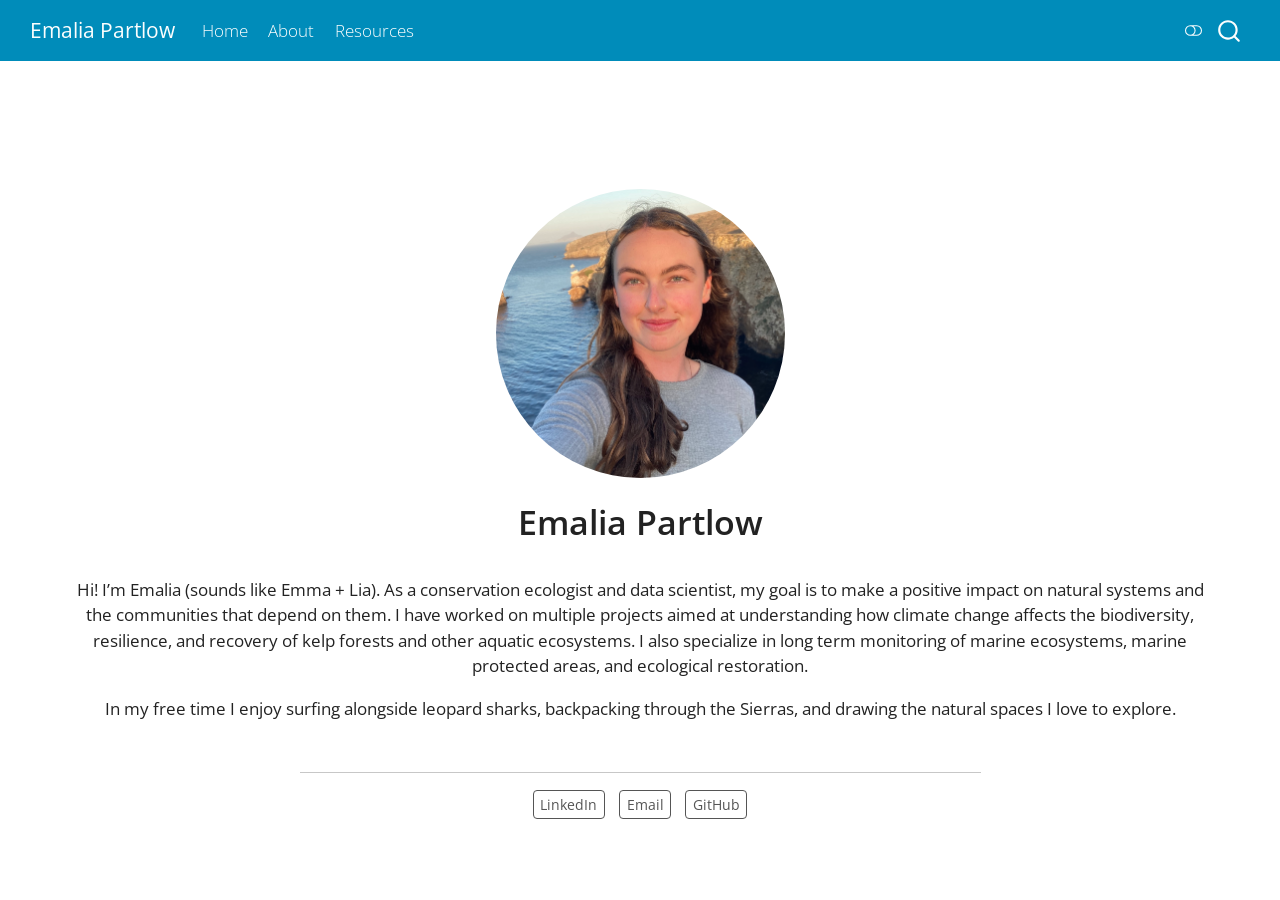
==== commit ecb600c9: "quarto render index.qmd" ====
--- a/docs/index.html
+++ b/docs/index.html
@@ -297,7 +297,8 @@
   </div>
 </header><main class="content column-page" id="quarto-document-content">
 
-<p>This is where my bio will go</p>
+<p>Hi! I’m Emalia (sounds like Emma + Lia). As a conservation ecologist and data scientist, my goal is to make a positive impact on natural systems and the communities that depend on them. I have worked on multiple projects aimed at understanding how climate change affects the biodiversity, resilience, and recovery of kelp forests and other aquatic ecosystems. I also specialize in long term monitoring of marine ecosystems, marine protected areas, and ecological restoration.</p>
+<p>In my free time I enjoy surfing alongside leopard sharks, backpacking through the Sierras, and drawing the natural spaces I love to explore.</p>
 
 
 </main> 
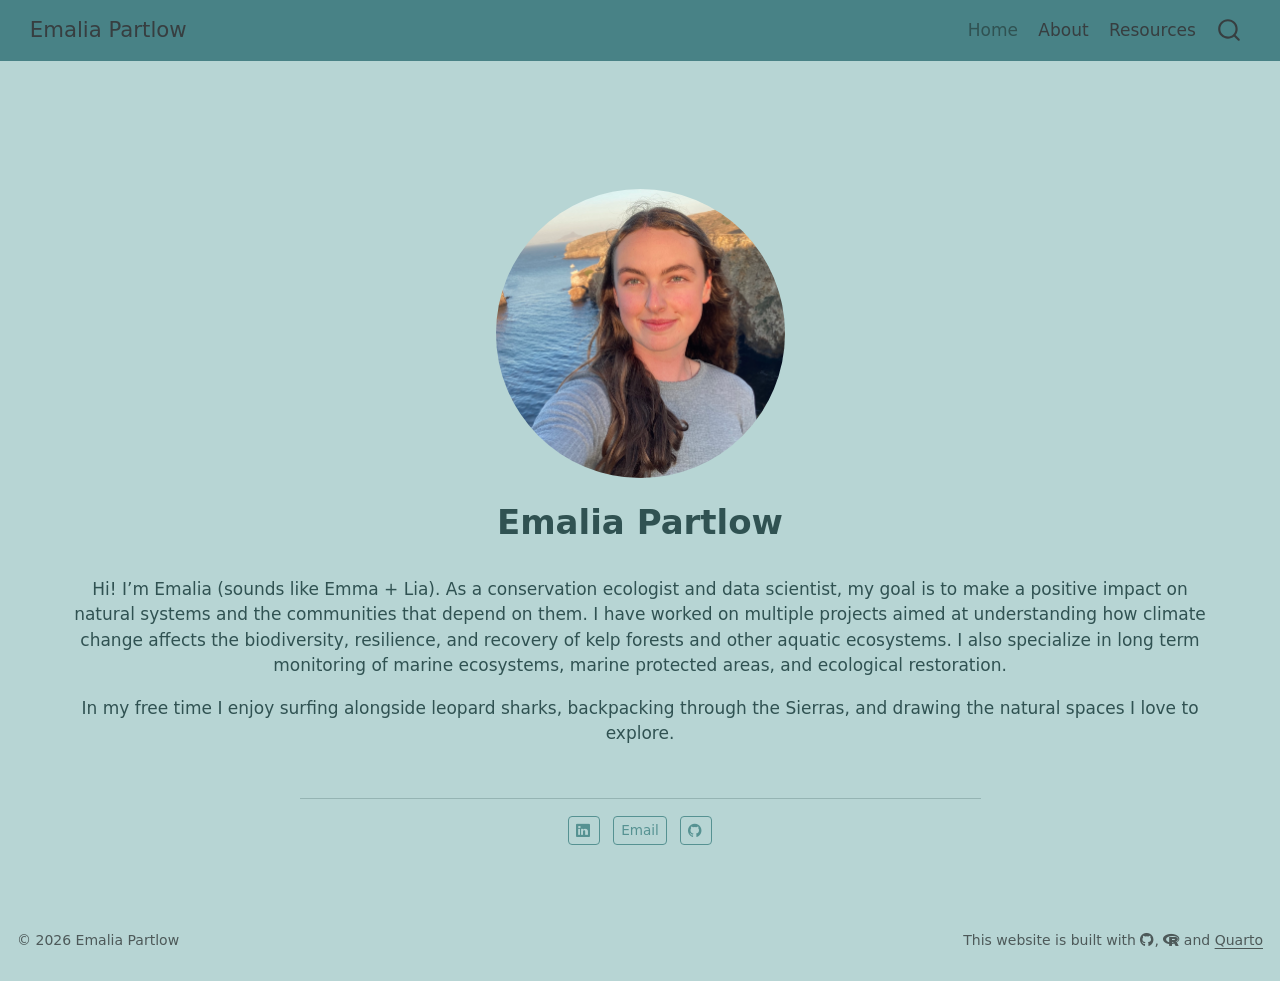
==== commit 4541e6ca: "Added color customization" ====
--- a/docs/index.html
+++ b/docs/index.html
@@ -41,14 +41,12 @@
 <script src="site_libs/quarto-html/popper.min.js"></script>
 <script src="site_libs/quarto-html/tippy.umd.min.js"></script>
 <link href="site_libs/quarto-html/tippy.css" rel="stylesheet">
-<link href="site_libs/quarto-html/quarto-syntax-highlighting-64a204ab8560d761af7679ceaba22944.css" rel="stylesheet" class="quarto-color-scheme" id="quarto-text-highlighting-styles">
-<link href="site_libs/quarto-html/quarto-syntax-highlighting-dark-b85bc7c33db8c58e0ec93c3465666fed.css" rel="stylesheet" class="quarto-color-scheme quarto-color-alternate" id="quarto-text-highlighting-styles">
-<link href="site_libs/quarto-html/quarto-syntax-highlighting-64a204ab8560d761af7679ceaba22944.css" rel="stylesheet" class="quarto-color-scheme-extra" id="quarto-text-highlighting-styles">
+<link href="site_libs/quarto-html/quarto-syntax-highlighting-64a204ab8560d761af7679ceaba22944.css" rel="stylesheet" id="quarto-text-highlighting-styles">
 <script src="site_libs/bootstrap/bootstrap.min.js"></script>
 <link href="site_libs/bootstrap/bootstrap-icons.css" rel="stylesheet">
-<link href="site_libs/bootstrap/bootstrap-0d542d71a745ea6cacbc55c246e4d6ae.min.css" rel="stylesheet" append-hash="true" class="quarto-color-scheme" id="quarto-bootstrap" data-mode="light">
-<link href="site_libs/bootstrap/bootstrap-dark-96f880facfb47fdc72767fb43baf3cf7.min.css" rel="stylesheet" append-hash="true" class="quarto-color-scheme quarto-color-alternate" id="quarto-bootstrap" data-mode="dark">
-<link href="site_libs/bootstrap/bootstrap-0d542d71a745ea6cacbc55c246e4d6ae.min.css" rel="stylesheet" append-hash="true" class="quarto-color-scheme-extra" id="quarto-bootstrap" data-mode="light">
+<link href="site_libs/bootstrap/bootstrap-29cd704e098cd1b23a162d8f566ee1f3.min.css" rel="stylesheet" append-hash="true" id="quarto-bootstrap" data-mode="light">
+<link href="site_libs/quarto-contrib/fontawesome6-6.7.2/all.min.css" rel="stylesheet">
+<link href="site_libs/quarto-contrib/fontawesome6-6.7.2/latex-fontsize.css" rel="stylesheet">
 <script id="quarto-search-options" type="application/json">{
   "location": "navbar",
   "copy-button": false,
@@ -78,172 +76,9 @@
 }</script>
 
 
-<link rel="stylesheet" href="styles.css">
 </head>
 
-<body class="nav-fixed quarto-light"><script id="quarto-html-before-body" type="application/javascript">
-    const toggleBodyColorMode = (bsSheetEl) => {
-      const mode = bsSheetEl.getAttribute("data-mode");
-      const bodyEl = window.document.querySelector("body");
-      if (mode === "dark") {
-        bodyEl.classList.add("quarto-dark");
-        bodyEl.classList.remove("quarto-light");
-      } else {
-        bodyEl.classList.add("quarto-light");
-        bodyEl.classList.remove("quarto-dark");
-      }
-    }
-    const toggleBodyColorPrimary = () => {
-      const bsSheetEl = window.document.querySelector("link#quarto-bootstrap:not([rel=disabled-stylesheet])");
-      if (bsSheetEl) {
-        toggleBodyColorMode(bsSheetEl);
-      }
-    }
-    const setColorSchemeToggle = (alternate) => {
-      const toggles = window.document.querySelectorAll('.quarto-color-scheme-toggle');
-      for (let i=0; i < toggles.length; i++) {
-        const toggle = toggles[i];
-        if (toggle) {
-          if (alternate) {
-            toggle.classList.add("alternate");
-          } else {
-            toggle.classList.remove("alternate");
-          }
-        }
-      }
-    };
-    const toggleColorMode = (alternate) => {
-      // Switch the stylesheets
-      const primaryStylesheets = window.document.querySelectorAll('link.quarto-color-scheme:not(.quarto-color-alternate)');
-      const alternateStylesheets = window.document.querySelectorAll('link.quarto-color-scheme.quarto-color-alternate');
-      manageTransitions('#quarto-margin-sidebar .nav-link', false);
-      if (alternate) {
-        // note: dark is layered on light, we don't disable primary!
-        enableStylesheet(alternateStylesheets);
-        for (const sheetNode of alternateStylesheets) {
-          if (sheetNode.id === "quarto-bootstrap") {
-            toggleBodyColorMode(sheetNode);
-          }
-        }
-      } else {
-        disableStylesheet(alternateStylesheets);
-        enableStylesheet(primaryStylesheets)
-        toggleBodyColorPrimary();
-      }
-      manageTransitions('#quarto-margin-sidebar .nav-link', true);
-      // Switch the toggles
-      setColorSchemeToggle(alternate)
-      // Hack to workaround the fact that safari doesn't
-      // properly recolor the scrollbar when toggling (#1455)
-      if (navigator.userAgent.indexOf('Safari') > 0 && navigator.userAgent.indexOf('Chrome') == -1) {
-        manageTransitions("body", false);
-        window.scrollTo(0, 1);
-        setTimeout(() => {
-          window.scrollTo(0, 0);
-          manageTransitions("body", true);
-        }, 40);
-      }
-    }
-    const disableStylesheet = (stylesheets) => {
-      for (let i=0; i < stylesheets.length; i++) {
-        const stylesheet = stylesheets[i];
-        stylesheet.rel = 'disabled-stylesheet';
-      }
-    }
-    const enableStylesheet = (stylesheets) => {
-      for (let i=0; i < stylesheets.length; i++) {
-        const stylesheet = stylesheets[i];
-        if(stylesheet.rel !== 'stylesheet') { // for Chrome, which will still FOUC without this check
-          stylesheet.rel = 'stylesheet';
-        }
-      }
-    }
-    const manageTransitions = (selector, allowTransitions) => {
-      const els = window.document.querySelectorAll(selector);
-      for (let i=0; i < els.length; i++) {
-        const el = els[i];
-        if (allowTransitions) {
-          el.classList.remove('notransition');
-        } else {
-          el.classList.add('notransition');
-        }
-      }
-    }
-    const isFileUrl = () => {
-      return window.location.protocol === 'file:';
-    }
-    const hasAlternateSentinel = () => {
-      let styleSentinel = getColorSchemeSentinel();
-      if (styleSentinel !== null) {
-        return styleSentinel === "alternate";
-      } else {
-        return false;
-      }
-    }
-    const setStyleSentinel = (alternate) => {
-      const value = alternate ? "alternate" : "default";
-      if (!isFileUrl()) {
-        window.localStorage.setItem("quarto-color-scheme", value);
-      } else {
-        localAlternateSentinel = value;
-      }
-    }
-    const getColorSchemeSentinel = () => {
-      if (!isFileUrl()) {
-        const storageValue = window.localStorage.getItem("quarto-color-scheme");
-        return storageValue != null ? storageValue : localAlternateSentinel;
-      } else {
-        return localAlternateSentinel;
-      }
-    }
-    const toggleGiscusIfUsed = (isAlternate, darkModeDefault) => {
-      const baseTheme = document.querySelector('#giscus-base-theme')?.value ?? 'light';
-      const alternateTheme = document.querySelector('#giscus-alt-theme')?.value ?? 'dark';
-      let newTheme = '';
-      if(authorPrefersDark) {
-        newTheme = isAlternate ? baseTheme : alternateTheme;
-      } else {
-        newTheme = isAlternate ? alternateTheme : baseTheme;
-      }
-      const changeGiscusTheme = () => {
-        // From: https://github.com/giscus/giscus/issues/336
-        const sendMessage = (message) => {
-          const iframe = document.querySelector('iframe.giscus-frame');
-          if (!iframe) return;
-          iframe.contentWindow.postMessage({ giscus: message }, 'https://giscus.app');
-        }
-        sendMessage({
-          setConfig: {
-            theme: newTheme
-          }
-        });
-      }
-      const isGiscussLoaded = window.document.querySelector('iframe.giscus-frame') !== null;
-      if (isGiscussLoaded) {
-        changeGiscusTheme();
-      }
-    };
-    const authorPrefersDark = false;
-    const darkModeDefault = authorPrefersDark;
-      document.querySelector('link#quarto-text-highlighting-styles.quarto-color-scheme-extra').rel = 'disabled-stylesheet';
-      document.querySelector('link#quarto-bootstrap.quarto-color-scheme-extra').rel = 'disabled-stylesheet';
-    let localAlternateSentinel = darkModeDefault ? 'alternate' : 'default';
-    // Dark / light mode switch
-    window.quartoToggleColorScheme = () => {
-      // Read the current dark / light value
-      let toAlternate = !hasAlternateSentinel();
-      toggleColorMode(toAlternate);
-      setStyleSentinel(toAlternate);
-      toggleGiscusIfUsed(toAlternate, darkModeDefault);
-      window.dispatchEvent(new Event('resize'));
-    };
-    // Switch to dark mode if need be
-    if (hasAlternateSentinel()) {
-      toggleColorMode(true);
-    } else {
-      toggleColorMode(false);
-    }
-  </script>
+<body class="nav-fixed quarto-light">
 
 <div id="quarto-search-results"></div>
   <header id="quarto-header" class="headroom fixed-top">
@@ -259,7 +94,7 @@
   <span class="navbar-toggler-icon"></span>
 </button>
           <div class="collapse navbar-collapse" id="navbarCollapse">
-            <ul class="navbar-nav navbar-nav-scroll me-auto">
+            <ul class="navbar-nav navbar-nav-scroll ms-auto">
   <li class="nav-item">
     <a class="nav-link active" href="./index.html" aria-current="page"> 
 <span class="menu-text">Home</span></a>
@@ -275,7 +110,6 @@
 </ul>
           </div> <!-- /navcollapse -->
             <div class="quarto-navbar-tools">
-  <a href="" class="quarto-color-scheme-toggle quarto-navigation-tool  px-1" onclick="window.quartoToggleColorScheme(); return false;" title="Toggle dark mode"><i class="bi"></i></a>
 </div>
       </div> <!-- /container-fluid -->
     </nav>
@@ -296,7 +130,6 @@
 <div class="quarto-title-meta column-page">
   </div>
 </header><main class="content column-page" id="quarto-document-content">
-
 <p>Hi! I’m Emalia (sounds like Emma + Lia). As a conservation ecologist and data scientist, my goal is to make a positive impact on natural systems and the communities that depend on them. I have worked on multiple projects aimed at understanding how climate change affects the biodiversity, resilience, and recovery of kelp forests and other aquatic ecosystems. I also specialize in long term monitoring of marine ecosystems, marine protected areas, and ecological restoration.</p>
 <p>In my free time I enjoy surfing alongside leopard sharks, backpacking through the Sierras, and drawing the natural spaces I love to explore.</p>
 
@@ -305,32 +138,21 @@
   <hr class="about-sep">
    <div class="about-links">
   <a href="https://linkedin.com/in/emalia-partlow-192006282" class="about-link" rel="" target="_blank">
-     <span class="about-link-text">LinkedIn</span>
+    <i class="bi bi-linkedin"></i>
+     <span class="about-link-text"></span>
   </a>
   <a href="mailto:emaliapartlow107@gmail.com" class="about-link" rel="" target="">
      <span class="about-link-text">Email</span>
   </a>
   <a href="https://github.com/emaliap" class="about-link" rel="" target="_blank">
-     <span class="about-link-text">GitHub</span>
+    <i class="bi bi-github"></i>
+     <span class="about-link-text"></span>
   </a>
 </div>
 </div>
  <!-- /main -->
 <script id="quarto-html-after-body" type="application/javascript">
   window.document.addEventListener("DOMContentLoaded", function (event) {
-    // Ensure there is a toggle, if there isn't float one in the top right
-    if (window.document.querySelector('.quarto-color-scheme-toggle') === null) {
-      const a = window.document.createElement('a');
-      a.classList.add('top-right');
-      a.classList.add('quarto-color-scheme-toggle');
-      a.href = "";
-      a.onclick = function() { try { window.quartoToggleColorScheme(); } catch {} return false; };
-      const i = window.document.createElement("i");
-      i.classList.add('bi');
-      a.appendChild(i);
-      window.document.body.appendChild(a);
-    }
-    setColorSchemeToggle(hasAlternateSentinel())
     const isCodeAnnotation = (el) => {
       for (const clz of el.classList) {
         if (clz.startsWith('code-annotation-')) {                     
@@ -723,6 +545,19 @@
   });
   </script>
 </div> <!-- /content -->
+<footer class="footer">
+  <div class="nav-footer">
+    <div class="nav-footer-left">
+<p>© 2026 Emalia Partlow</p>
+</div>   
+    <div class="nav-footer-center">
+      &nbsp;
+    </div>
+    <div class="nav-footer-right">
+<p>This website is built with <a href="https://github.com/emaliap" target="_blank"><i class="fa-brands fa-github" title="GitHub octocat logo" aria-label="github"></i></a>, <a href="https://www.r-project.org/about.html" target="_blank"><i class="fa-brands fa-r-project" title="R Project" aria-label="r-project"></i></a> and <a href="https://quarto.org/" target="_blank">Quarto</a></p>
+</div>
+  </div>
+</footer>
 
 
 
--- a/docs/site_libs/quarto-contrib/fontawesome6-6.7.2/latex-fontsize.css
+++ b/docs/site_libs/quarto-contrib/fontawesome6-6.7.2/latex-fontsize.css
@@ -0,0 +1,30 @@
+.fa-tiny {
+  font-size: 0.5em;
+}
+.fa-scriptsize {
+  font-size: 0.7em;
+}
+.fa-footnotesize {
+  font-size: 0.8em;
+}
+.fa-small {
+  font-size: 0.9em;
+}
+.fa-normalsize {
+  font-size: 1em;
+}
+.fa-large {
+  font-size: 1.2em;
+}
+.fa-Large {
+  font-size: 1.5em;
+}
+.fa-LARGE {
+  font-size: 1.75em;
+}
+.fa-huge {
+  font-size: 2em;
+}
+.fa-Huge {
+  font-size: 2.5em;
+}
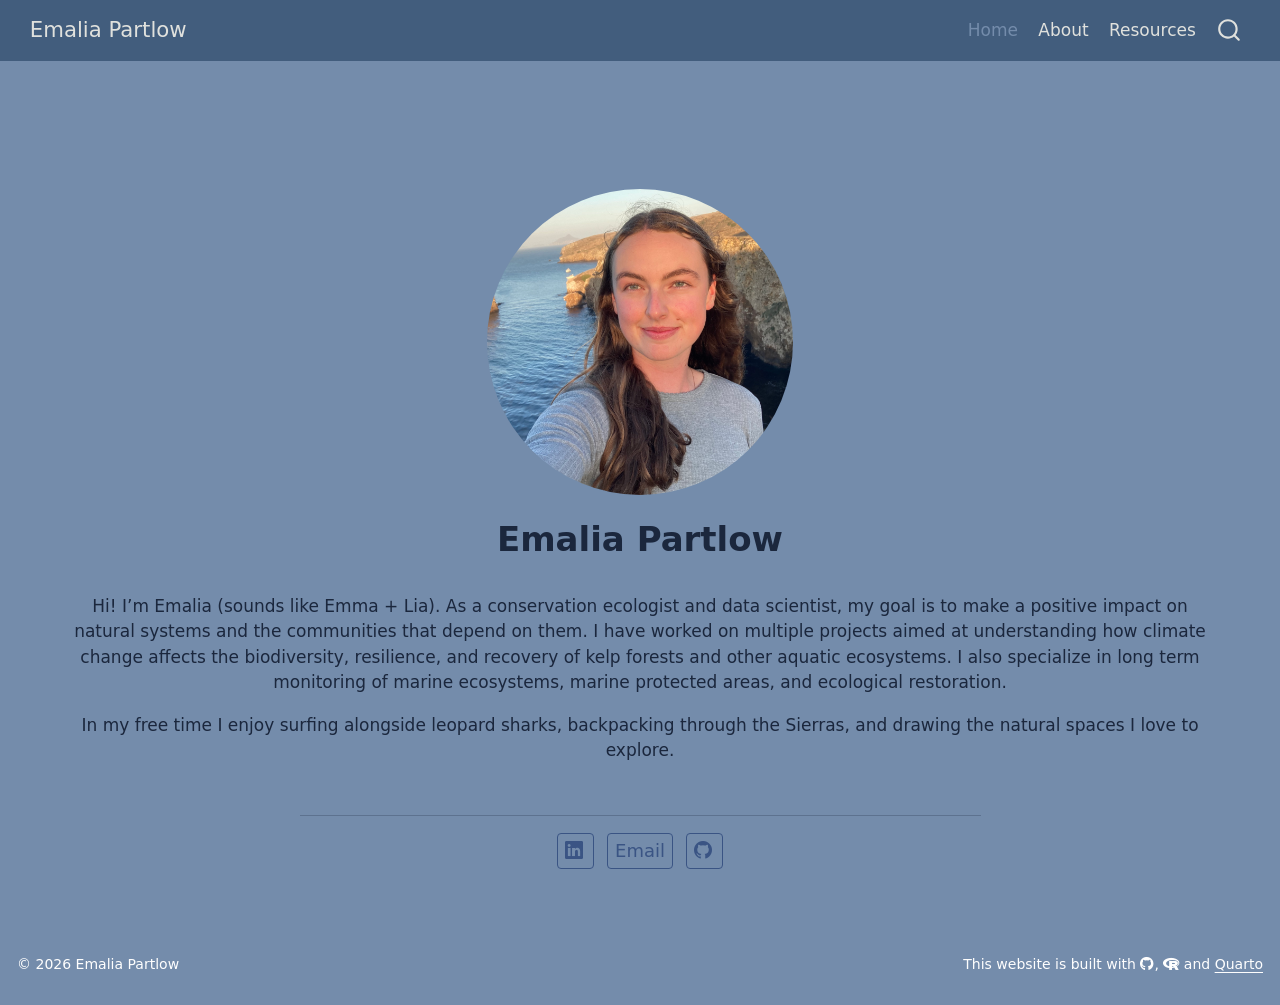
==== commit 8db9f107: "Updated colors, bug with font size" ====
--- a/docs/index.html
+++ b/docs/index.html
@@ -44,7 +44,7 @@
 <link href="site_libs/quarto-html/quarto-syntax-highlighting-64a204ab8560d761af7679ceaba22944.css" rel="stylesheet" id="quarto-text-highlighting-styles">
 <script src="site_libs/bootstrap/bootstrap.min.js"></script>
 <link href="site_libs/bootstrap/bootstrap-icons.css" rel="stylesheet">
-<link href="site_libs/bootstrap/bootstrap-29cd704e098cd1b23a162d8f566ee1f3.min.css" rel="stylesheet" append-hash="true" id="quarto-bootstrap" data-mode="light">
+<link href="site_libs/bootstrap/bootstrap-4ba91cfc12820ebe995a49c303f714cc.min.css" rel="stylesheet" append-hash="true" id="quarto-bootstrap" data-mode="light">
 <link href="site_libs/quarto-contrib/fontawesome6-6.7.2/all.min.css" rel="stylesheet">
 <link href="site_libs/quarto-contrib/fontawesome6-6.7.2/latex-fontsize.css" rel="stylesheet">
 <script id="quarto-search-options" type="application/json">{
@@ -122,7 +122,7 @@
 <!-- main -->
 <div class="quarto-about-jolla column-page">
   <img src="images/profile.jpg" class="about-image
-  round " style="height: 17em; width: 17em;">
+  round " style="height: 18em; width: 18em;">
  <header id="title-block-header" class="quarto-title-block default">
 <div class="quarto-title">
 <h1 class="title">Emalia Partlow</h1>
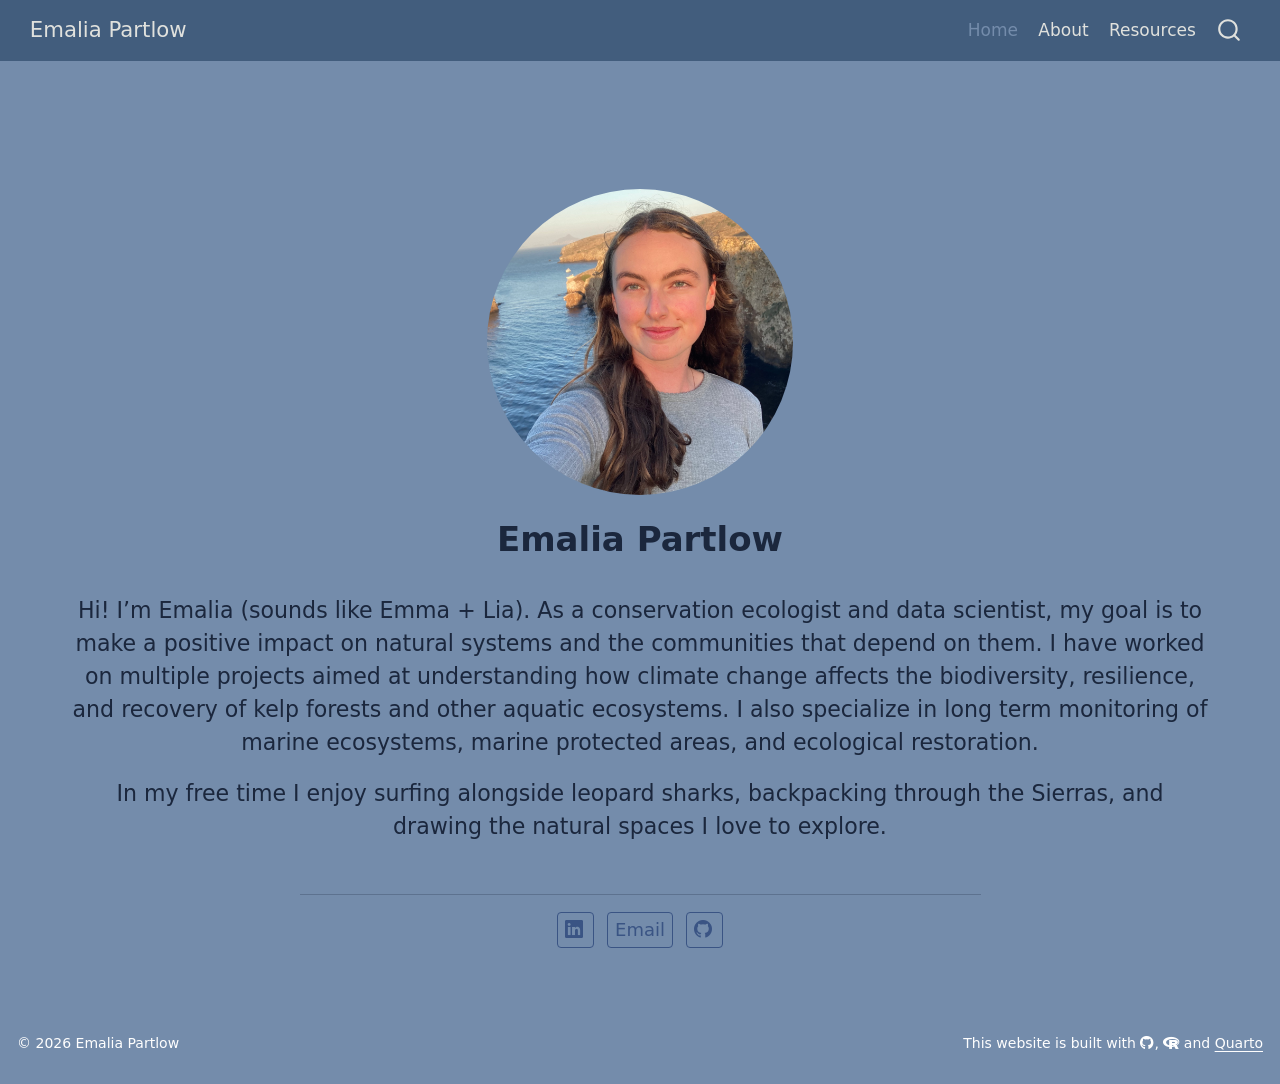
==== commit 80e2798b: "Fixed text size bug" ====
--- a/docs/index.html
+++ b/docs/index.html
@@ -44,7 +44,7 @@
 <link href="site_libs/quarto-html/quarto-syntax-highlighting-64a204ab8560d761af7679ceaba22944.css" rel="stylesheet" id="quarto-text-highlighting-styles">
 <script src="site_libs/bootstrap/bootstrap.min.js"></script>
 <link href="site_libs/bootstrap/bootstrap-icons.css" rel="stylesheet">
-<link href="site_libs/bootstrap/bootstrap-4ba91cfc12820ebe995a49c303f714cc.min.css" rel="stylesheet" append-hash="true" id="quarto-bootstrap" data-mode="light">
+<link href="site_libs/bootstrap/bootstrap-2dca56f127ce08b4b5f0d80d8f3ff3f6.min.css" rel="stylesheet" append-hash="true" id="quarto-bootstrap" data-mode="light">
 <link href="site_libs/quarto-contrib/fontawesome6-6.7.2/all.min.css" rel="stylesheet">
 <link href="site_libs/quarto-contrib/fontawesome6-6.7.2/latex-fontsize.css" rel="stylesheet">
 <script id="quarto-search-options" type="application/json">{
@@ -130,8 +130,10 @@
 <div class="quarto-title-meta column-page">
   </div>
 </header><main class="content column-page" id="quarto-document-content">
+<div id="bio">
 <p>Hi! I’m Emalia (sounds like Emma + Lia). As a conservation ecologist and data scientist, my goal is to make a positive impact on natural systems and the communities that depend on them. I have worked on multiple projects aimed at understanding how climate change affects the biodiversity, resilience, and recovery of kelp forests and other aquatic ecosystems. I also specialize in long term monitoring of marine ecosystems, marine protected areas, and ecological restoration.</p>
 <p>In my free time I enjoy surfing alongside leopard sharks, backpacking through the Sierras, and drawing the natural spaces I love to explore.</p>
+</div>
 
 
 </main> 
